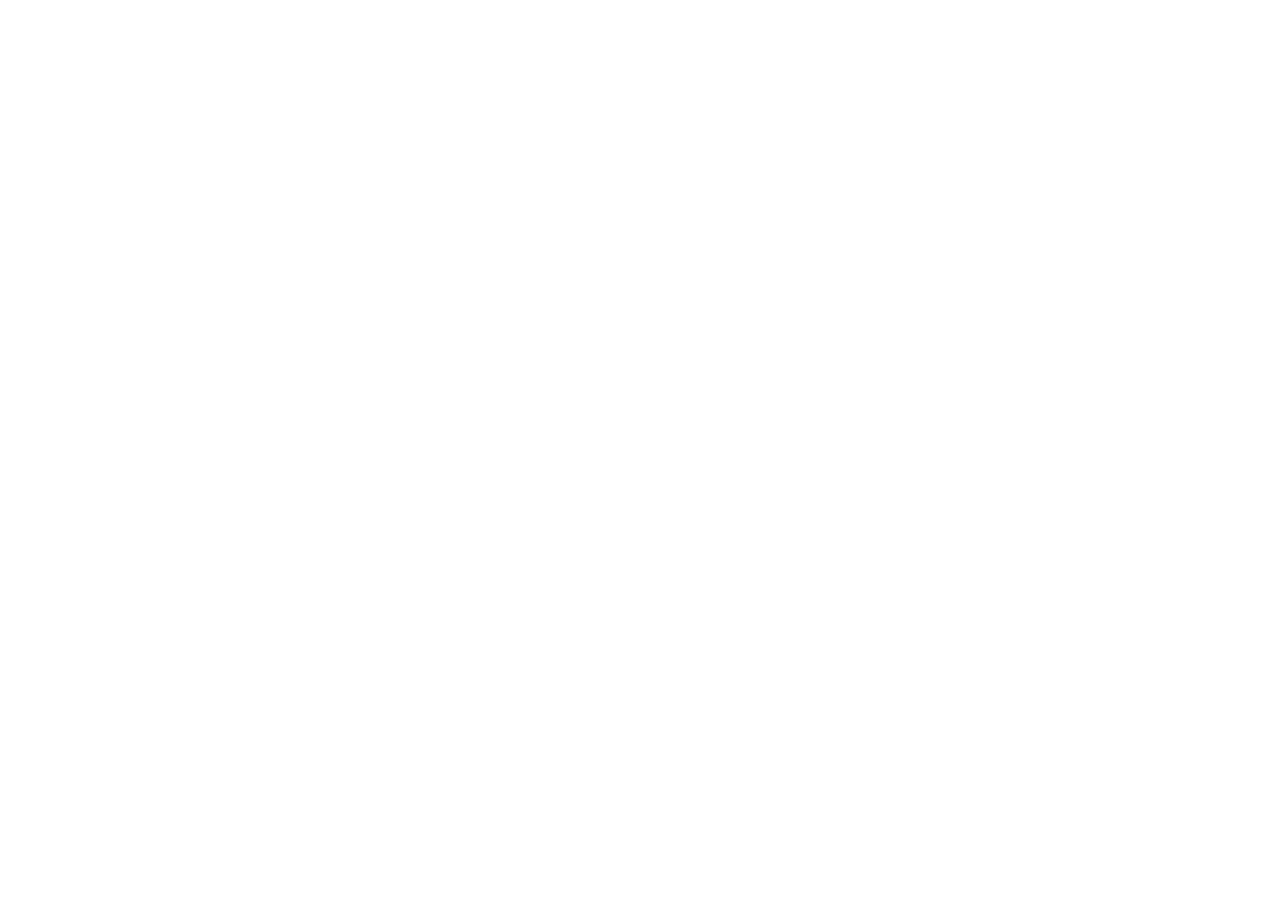
==== index.html @ c91f4f5e "global style added" ====
<!DOCTYPE html>
<html lang="en">
  <head>
    <meta charset="UTF-8" />
    <meta name="viewport" content="width=device-width, initial-scale=1.0" />
    <title>Pixer</title>
    <!-- NORMALIZE CSS  -->
    <link rel="stylesheet" href="./css/normalize.css" />
    <!-- STYLE CSS  -->
    <link rel="stylesheet" href="./css/style.css" />
  </head>
  <body>
    <!-- HEADER START -->
    <header class="header"></header>
    <!-- HEADER END -->

    <!-- MAIN START  -->
    <main class="main"></main>
    <!-- MAIN END  -->

    <!-- FOOTER START  -->
    <footer class="footer"></footer>
    <!-- FOOTER END  -->
  </body>
</html>
---- css/style.css ----
/* open-sans-regular - latin */
@font-face {
  font-display: swap; /* Check https://developer.mozilla.org/en-US/docs/Web/CSS/@font-face/font-display for other options. */
  font-family: "Open Sans";
  font-style: normal;
  font-weight: 400;
  src: url("../fonts/open-sans-v40-latin-regular.woff2") format("woff2"); /* Chrome 36+, Opera 23+, Firefox 39+, Safari 12+, iOS 10+ */
}
/* open-sans-700 - latin */
@font-face {
  font-display: swap; /* Check https://developer.mozilla.org/en-US/docs/Web/CSS/@font-face/font-display for other options. */
  font-family: "Open Sans";
  font-style: normal;
  font-weight: 700;
  src: url("../fonts/open-sans-v40-latin-700.woff2") format("woff2"); /* Chrome 36+, Opera 23+, Firefox 39+, Safari 12+, iOS 10+ */
}

* {
  margin: 0;
  padding: 0;
  box-sizing: border-box;
}

html {
  height: 100%;
  scroll-behavior: smooth;
}

ul,
ol {
  list-style: none;
}

a {
  display: inline-block;
  text-decoration: none;
}

img {
  object-fit: cover;
  display: flex;
}

body {
  height: 100%;
  display: flex;
  flex-direction: column;
  font-family: "Open Sans ", sans-serif;
  font-weight: 400;
  line-height: 24px;
  color: #000000;
}

.container {
  width: 100%;
  max-width: 1200px;
  margin-left: auto;
  margin-right: auto;
  padding-left: 50px;
  padding-right: 50px;
}

main {
  flex-grow: 1;
}

h1 {
  margin: 0;
}
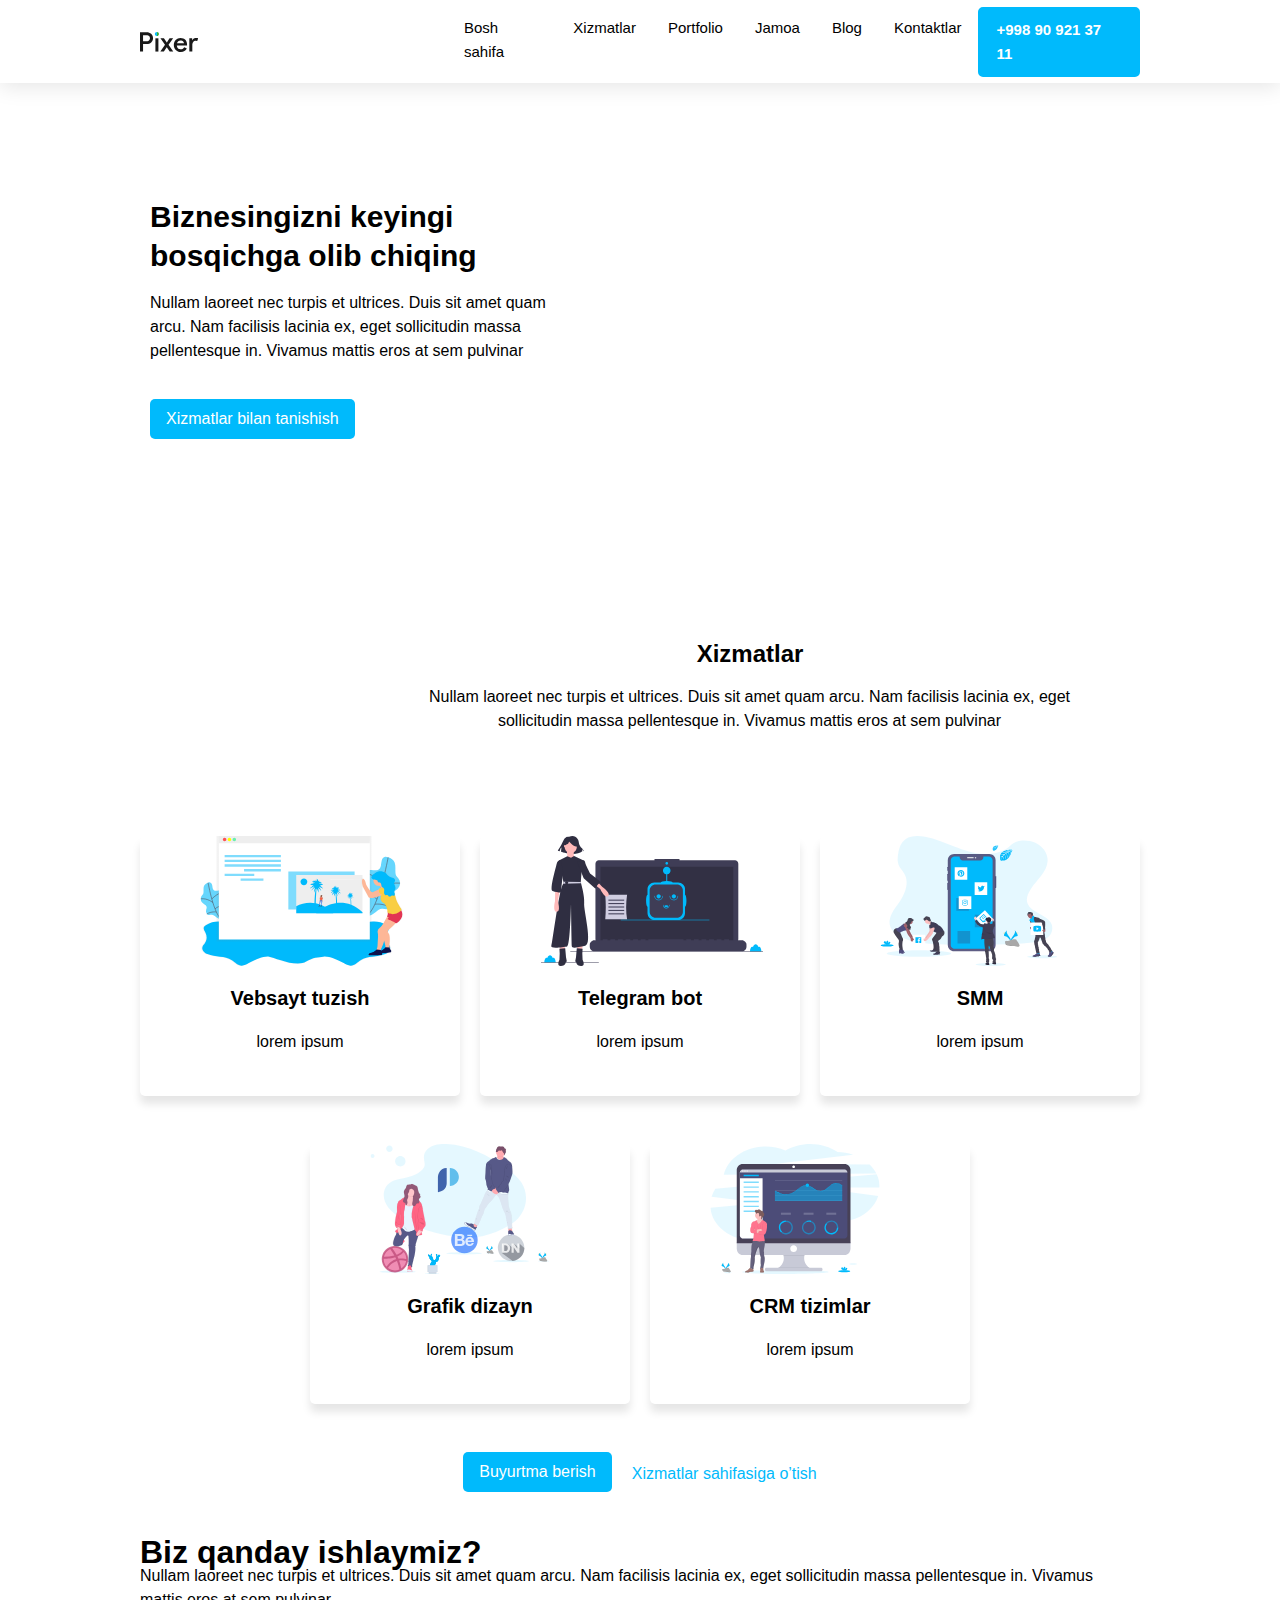
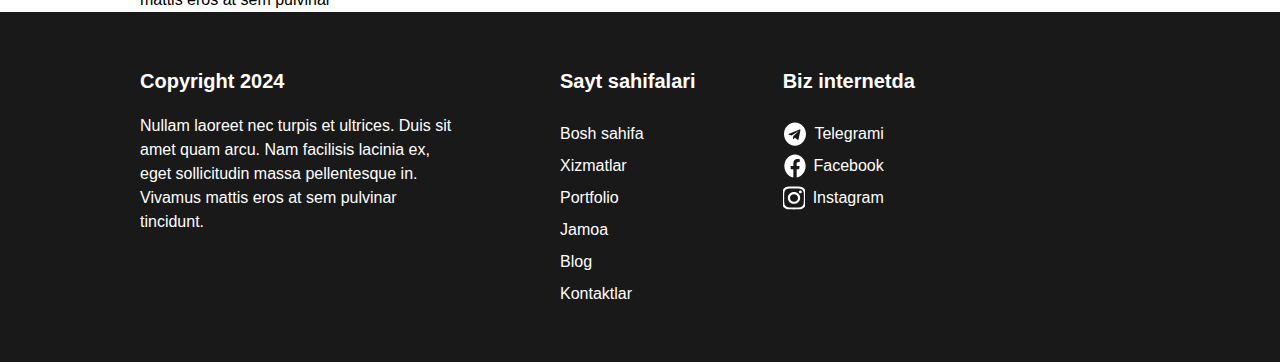
==== commit 8a90b107: "pixer-project" ====
--- a/index.html
+++ b/index.html
@@ -11,15 +11,220 @@
   </head>
   <body>
     <!-- HEADER START -->
-    <header class="header"></header>
+    <header class="header">
+      <div class="header-container container">
+        <!-- LOGO -->
+        <a class="site-logo" href="./index.html">
+          <img
+            class="site-logo-image"
+            src="./img/pixer-logo.svg"
+            alt="Pixer web site logo"
+            width="58"
+            height="20"
+          />
+        </a>
+        <!-- NAV  -->
+        <div class="sitenav">
+          <ul class="sitenav-list">
+            <li class="sitenav-item">
+              <a class="sitenav-link" href="./index.html"> Bosh sahifa </a>
+            </li>
+            <li class="sitenav-item">
+              <a class="sitenav-link" href="./pages/services.html">
+                Xizmatlar
+              </a>
+            </li>
+            <li class="sitenav-item">
+              <a class="sitenav-link" href="#"> Portfolio </a>
+            </li>
+            <li class="sitenav-item">
+              <a class="sitenav-link" href="#"> Jamoa </a>
+            </li>
+            <li class="sitenav-item">
+              <a class="sitenav-link" href="#"> Blog </a>
+            </li>
+            <li class="sitenav-item">
+              <a class="sitenav-link" href="#"> Kontaktlar </a>
+            </li>
+          </ul>
+        </div>
+
+        <!-- HEADER BTN  -->
+        <a class="btn header-btn" href="tel:+998909213711">+998 90 921 37 11</a>
+      </div>
+    </header>
     <!-- HEADER END -->
 
     <!-- MAIN START  -->
-    <main class="main"></main>
+    <main class="main">
+      <section class="hero">
+        <div class="hero-container container">
+          <div class="hero-content">
+            <h1 class="hero-title">
+              Biznesingizni keyingi bosqichga olib chiqing
+            </h1>
+            <p class="hero-description">
+              Nullam laoreet nec turpis et ultrices. Duis sit amet quam arcu.
+              Nam facilisis lacinia ex, eget sollicitudin massa pellentesque in.
+              Vivamus mattis eros at sem pulvinar
+            </p>
+            <a class="hero-btn" href="#">Xizmatlar bilan tanishish</a>
+          </div>
+          <iframe
+            class="youtube-ifream-video"
+            width="458"
+            height="258"
+            src="https://www.youtube.com/embed/6_pru8U2RmM?si=wBI3kNDWB7OqTH_i"
+            title="YouTube video player"
+            frameborder="0"
+            allow="accelerometer; autoplay; clipboard-write; encrypted-media; gyroscope; picture-in-picture; web-share"
+            allowfullscreen
+          ></iframe>
+        </div>
+      </section>
+      <!-- SERVICE  -->
+      <section class="service">
+        <div class="service-container container">
+          <h2 class="service-title">Xizmatlar</h2>
+          <p class="service-description">
+            Nullam laoreet nec turpis et ultrices. Duis sit amet quam arcu. Nam
+            facilisis lacinia ex, eget sollicitudin massa pellentesque in.
+            Vivamus mattis eros at sem pulvinar
+          </p>
+        </div>
+      </section>
+      <!-- BLOCK  -->
+      <section class="block">
+        <div class="block-container container">
+          <!-- 1 -->
+          <div class="block-item">
+            <img class="block-img" src="./img/1.svg" alt="Vebsayt tuzish" />
+            <h1 class="block-item-title">Vebsayt tuzish</h1>
+            <p class="block-description">lorem ipsum</p>
+          </div>
+          <!-- 2 -->
+          <div class="block-item">
+            <img class="block-img" src="./img/2.svg" alt="Vebsayt tuzish" />
+            <h1 class="block-item-title">Telegram bot</h1>
+            <p class="block-description">lorem ipsum</p>
+          </div>
+          <!-- 3 -->
+          <div class="block-item">
+            <img class="block-img" src="./img/3.svg" alt="Vebsayt tuzish" />
+            <h1 class="block-item-title">SMM</h1>
+            <p class="block-description">lorem ipsum</p>
+          </div>
+        </div>
+      </section>
+      <!-- BLOCKY -->
+      <section class="blocky">
+        <div class="blocky-container container">
+          <!-- 4 -->
+          <div class="blocky-item">
+            <img class="blocky-img" src="./img/4.svg" alt="Vebsayt tuzish" />
+            <h1 class="blocky-item-title">Grafik dizayn</h1>
+            <p class="blocky-description">lorem ipsum</p>
+          </div>
+          <!-- 5 -->
+          <div class="blocky-item">
+            <img class="blocky-img" src="./img/5.svg" alt="Vebsayt tuzish" />
+            <h1 class="blocky-item-title">CRM tizimlar</h1>
+            <p class="blocky-description">lorem ipsum</p>
+          </div>
+        </div>
+      </section>
+      <!-- BUTTON  -->
+      <section class="button">
+        <div class="button-container container">
+          <div class="button-input">
+            <a class="button-input-link" href="">Buyurtma berish</a>
+          </div>
+          <div class="button-link">
+            <a class="button-link-item" href="./pages/services.html"
+              >Xizmatlar sahifasiga o’tish</a
+            >
+          </div>
+        </div>
+      </section>
+      <!-- WRAPPER  -->
+      <section class="wrapper">
+        <div class="wrapper-container container">
+          <div class="wrapper-title">
+            <h1>Biz qanday ishlaymiz?</h1>
+            <p class="wrapper-description">
+              Nullam laoreet nec turpis et ultrices. Duis sit amet quam arcu.
+              Nam facilisis lacinia ex, eget sollicitudin massa pellentesque in.
+              Vivamus mattis eros at sem pulvinar
+            </p>
+          </div>
+        </div>
+      </section>
+    </main>
     <!-- MAIN END  -->
 
     <!-- FOOTER START  -->
-    <footer class="footer"></footer>
+    <footer class="footer">
+      <div class="footer-container container">
+        <div class="footer-info">
+          <h5 class="footer-title">Copyright 2024</h5>
+          <p class="footer-description">
+            Nullam laoreet nec turpis et ultrices. Duis sit amet quam arcu. Nam
+            facilisis lacinia ex, eget sollicitudin massa pellentesque in.
+            Vivamus mattis eros at sem pulvinar tincidunt.
+          </p>
+        </div>
+
+        <div class="footer-nav">
+          <h5 class="footer-nav-title">Sayt sahifalari</h5>
+          <ul class="footer-nav-list">
+            <li class="footer-nav-item">
+              <a class="footer-nav-link" href="./index.html">Bosh sahifa</a>
+            </li>
+            <li class="footer-nav-item">
+              <a class="footer-nav-link" href="./pages/services.html"
+                >Xizmatlar</a
+              >
+            </li>
+            <li class="footer-nav-item">
+              <a class="footer-nav-link" href="">Portfolio</a>
+            </li>
+            <li class="footer-nav-item">
+              <a class="footer-nav-link" href="">Jamoa</a>
+            </li>
+            <li class="footer-nav-item">
+              <a class="footer-nav-link" href="">Blog</a>
+            </li>
+            <li class="footer-nav-item">
+              <a class="footer-nav-link" href="">Kontaktlar</a>
+            </li>
+          </ul>
+        </div>
+
+        <div class="footer-social">
+          <h5 class="footer-social-title">Biz internetda</h5>
+          <ul class="footer-social-list">
+            <li class="footer-social-item">
+              <a href="" class="footer-social-link">
+                <span class="footer-social-link-text">Telegrami</span>
+                <img src="./img/telegram.svg" alt="" class="footer-social-img"
+              /></a>
+            </li>
+            <li class="footer-social-item">
+              <a href="" class="footer-social-link">
+                <span class="footer-social-link-text">Facebook</span>
+                <img src="./img/facebook.svg" alt="" class="footer-social-img"
+              /></a>
+            </li>
+            <li class="footer-social-item">
+              <a href="" class="footer-social-link">
+                <span class="footer-social-link-text">Instagram</span>
+                <img src="./img/instagram.svg" alt="" class="footer-social-img"
+              /></a>
+            </li>
+          </ul>
+        </div>
+      </div>
+    </footer>
     <!-- FOOTER END  -->
   </body>
 </html>
--- a/css/style.css
+++ b/css/style.css
@@ -21,6 +21,11 @@
   box-sizing: border-box;
 }
 
+*:focus {
+  outline: 2px dashed #00bafc;
+  outline-offset: 4px;
+}
+
 html {
   height: 100%;
   scroll-behavior: smooth;
@@ -51,9 +56,25 @@
   color: #000000;
 }
 
+.btn {
+  padding: 8px 16px;
+  border-radius: 5px;
+  background-color: #00bafc;
+  color: #ffffff;
+  font-size: 16px;
+  border: 3px solid #00bafc;
+  &:hover {
+    background-color: #ffffff;
+    color: #00bafc;
+  }
+  &:active {
+    background-color: rgba(0, 186, 252, 0.6);
+  }
+}
+
 .container {
   width: 100%;
-  max-width: 1200px;
+  max-width: 1100px;
   margin-left: auto;
   margin-right: auto;
   padding-left: 50px;
@@ -67,3 +88,297 @@
 h1 {
   margin: 0;
 }
+
+.youtube-ifream-video {
+  border-radius: 5px;
+  margin-left: 172px;
+}
+/* HEADER START */
+
+.header {
+  box-shadow: 0px 4px 20px 0px #0000001a;
+}
+.header-container {
+  display: flex;
+  align-items: center;
+}
+.container {
+}
+.site-logo {
+  display: block;
+  margin: auto;
+}
+.site-logo-image {
+  margin-right: 250px;
+}
+.sitenav {
+}
+.sitenav-list {
+  display: flex;
+}
+.sitenav-item {
+}
+.sitenav-link {
+  font-size: 15px;
+  line-height: 24px;
+  color: #000000;
+  padding: 16px;
+  border-bottom: 3px solid transparent;
+  &:hover {
+    border-bottom-color: #191919;
+  }
+  &:active {
+    background-color: rgba(25, 25, 25, 0.7);
+    border-bottom-color: transparent;
+    color: #ffffff;
+  }
+  &:focus {
+    outline-offset: 0px;
+  }
+}
+.header-btn {
+  font-weight: 700;
+  font-size: 15px;
+}
+
+/* HEADER END */
+
+/* MAIN START  */
+
+.hero {
+  padding: 97px 100px;
+}
+.hero-container {
+  display: flex;
+  align-items: center;
+}
+.container {
+}
+.hero-content {
+  width: 465px;
+  height: 224px;
+}
+.hero-title {
+  font-family: "Open Sans ", sans-serif;
+  font-size: 30px;
+  line-height: 39px;
+  margin-bottom: 16px;
+}
+.hero-description {
+  font-weight: 400;
+  line-height: 24px;
+  margin-bottom: 36px;
+}
+.hero-btn {
+  padding: 8px 16px;
+  background-color: #00bafc;
+  gap: 16px;
+  border-radius: 5px;
+  color: #ffffff;
+  &:hover {
+    background-color: rgba(0, 186, 252, 0.8);
+  }
+  &:active {
+    background-color: rgba(0, 186, 252, 0.6);
+  }
+}
+
+/* SERVICE  */
+
+.service-container {
+  margin: 103px 200px;
+}
+.container {
+}
+.service-title {
+  text-align: center;
+  margin-bottom: 16px;
+  font-size: 24px;
+  line-height: 31px;
+}
+.service-description {
+  width: 719px;
+  margin-left: 140px;
+  text-align: center;
+  font-weight: 400px;
+  line-height: 24px;
+}
+
+/* BLOCK  */
+
+.block {
+}
+.block-container {
+  display: flex;
+  justify-content: space-between;
+}
+.container {
+}
+.block-item {
+  background-color: #ffffff;
+  width: 320px;
+  height: 260px;
+  box-shadow: 0px 8px 8px 0px #0000001a;
+  text-align: center;
+  border-radius: 5px;
+}
+.block-img {
+  padding-left: 60px;
+  padding-bottom: 20px;
+}
+.block-item-title {
+  margin-bottom: 20px;
+  font-size: 20px;
+}
+.block-description {
+}
+
+/* BLOCK */
+
+.blocky {
+}
+.blocky-container {
+  display: flex;
+  margin-top: 48px;
+  padding-left: 200px;
+}
+.container {
+}
+.blocky-item {
+  background-color: #ffffff;
+  width: 320px;
+  height: 260px;
+  box-shadow: 0px 8px 8px 0px #0000001a;
+  text-align: center;
+  border-radius: 5px;
+  margin-left: 20px;
+}
+.blocky-img {
+  padding-left: 60px;
+  padding-bottom: 20px;
+}
+.blocky-item-title {
+  margin-bottom: 20px;
+  font-size: 20px;
+}
+.blocky-description {
+}
+
+/* BUTTON  */
+
+.button {
+}
+.button-container {
+  display: flex;
+  justify-content: center;
+  padding: 48px 64px;
+}
+.container {
+}
+.button-input {
+  background-color: #00bafc;
+  border-radius: 5px;
+  padding: 8px 16px;
+  &:hover {
+    background-color: rgba(0, 186, 252, 0.8);
+  }
+  &:active {
+    background-color: rgba(0, 186, 252, 0.6);
+  }
+}
+.button-input-link {
+  color: #ffffff;
+}
+.button-link {
+  padding: 10px 0 0 20px;
+}
+
+.button-link-item {
+  color: #00bafc;
+}
+
+/* MAIN END  */
+
+/* FOOTER START  */
+
+.footer {
+  padding-top: 56px;
+  padding-bottom: 56px;
+  background-color: #191919;
+  color: #ffffff;
+}
+.footer-container {
+  display: flex;
+  align-items: flex-start;
+}
+.container {
+}
+.footer-info {
+  margin-right: 100px;
+  width: 320px;
+}
+.footer-title {
+  font-size: 20px;
+  line-height: 26px;
+}
+.footer-description {
+  padding-top: 20px;
+}
+.footer-nav {
+  margin-right: 87px;
+}
+.footer-nav-title {
+  font-size: 20px;
+  line-height: 26px;
+}
+.footer-nav-list {
+  padding-top: 20px;
+}
+.footer-nav-item {
+}
+.footer-nav-link {
+  color: #ffffff;
+  padding-top: 8px;
+  &:hover {
+    color: #00bafc;
+  }
+  &:active {
+    color: #00bafc;
+    opacity: 0.6;
+  }
+}
+.footer-social {
+}
+.footer-social-title {
+  font-size: 20px;
+  line-height: 26px;
+}
+.footer-social-list {
+  padding-top: 20px;
+}
+.footer-social-item {
+}
+.footer-social-link {
+  display: flex;
+  flex-direction: row-reverse;
+  padding-top: 8px;
+  gap: 8px;
+  padding-right: 35px;
+  &:active {
+    opacity: 0.6;
+  }
+}
+.footer-social-link-text {
+  color: #ffffff;
+  &:hover {
+    color: #00bafc;
+  }
+  &:active {
+    color: #00bafc;
+    opacity: 0.6;
+  }
+}
+.footer-social-img {
+}
+
+/* FOOTER END  */
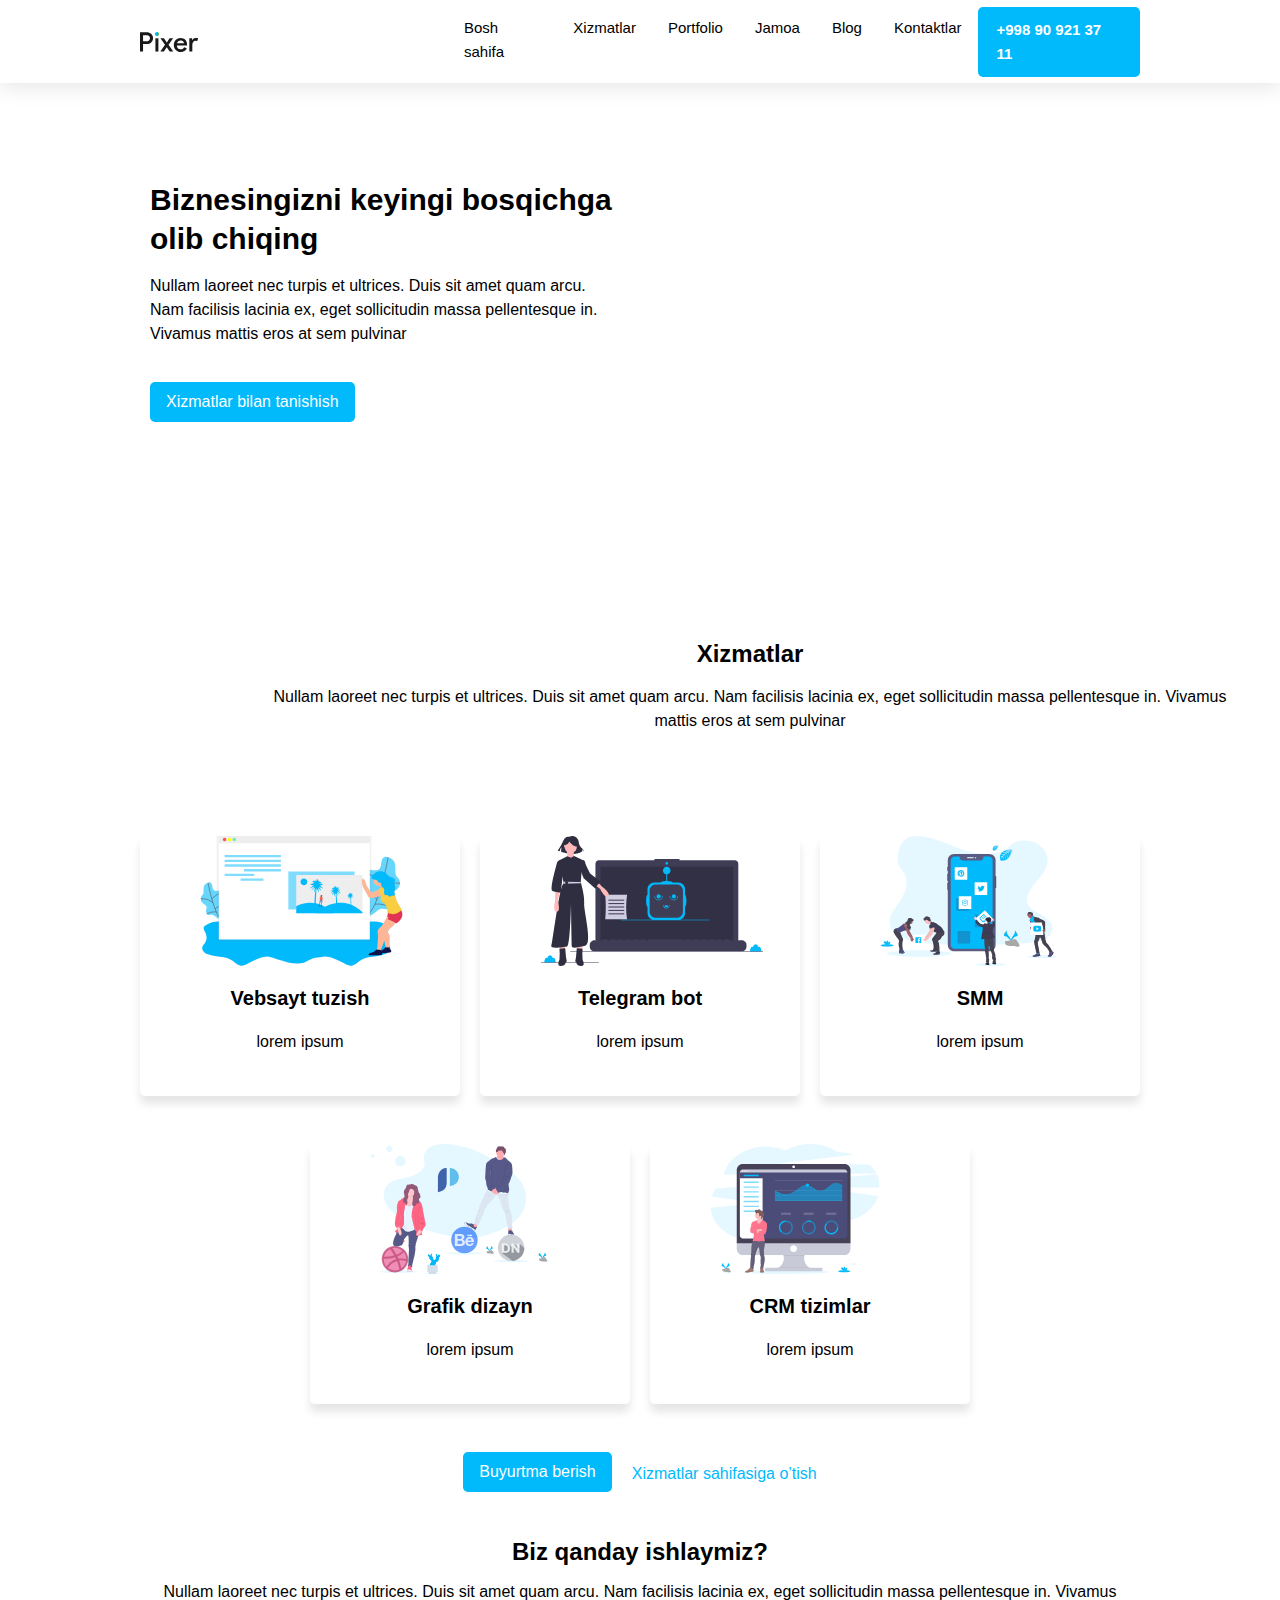
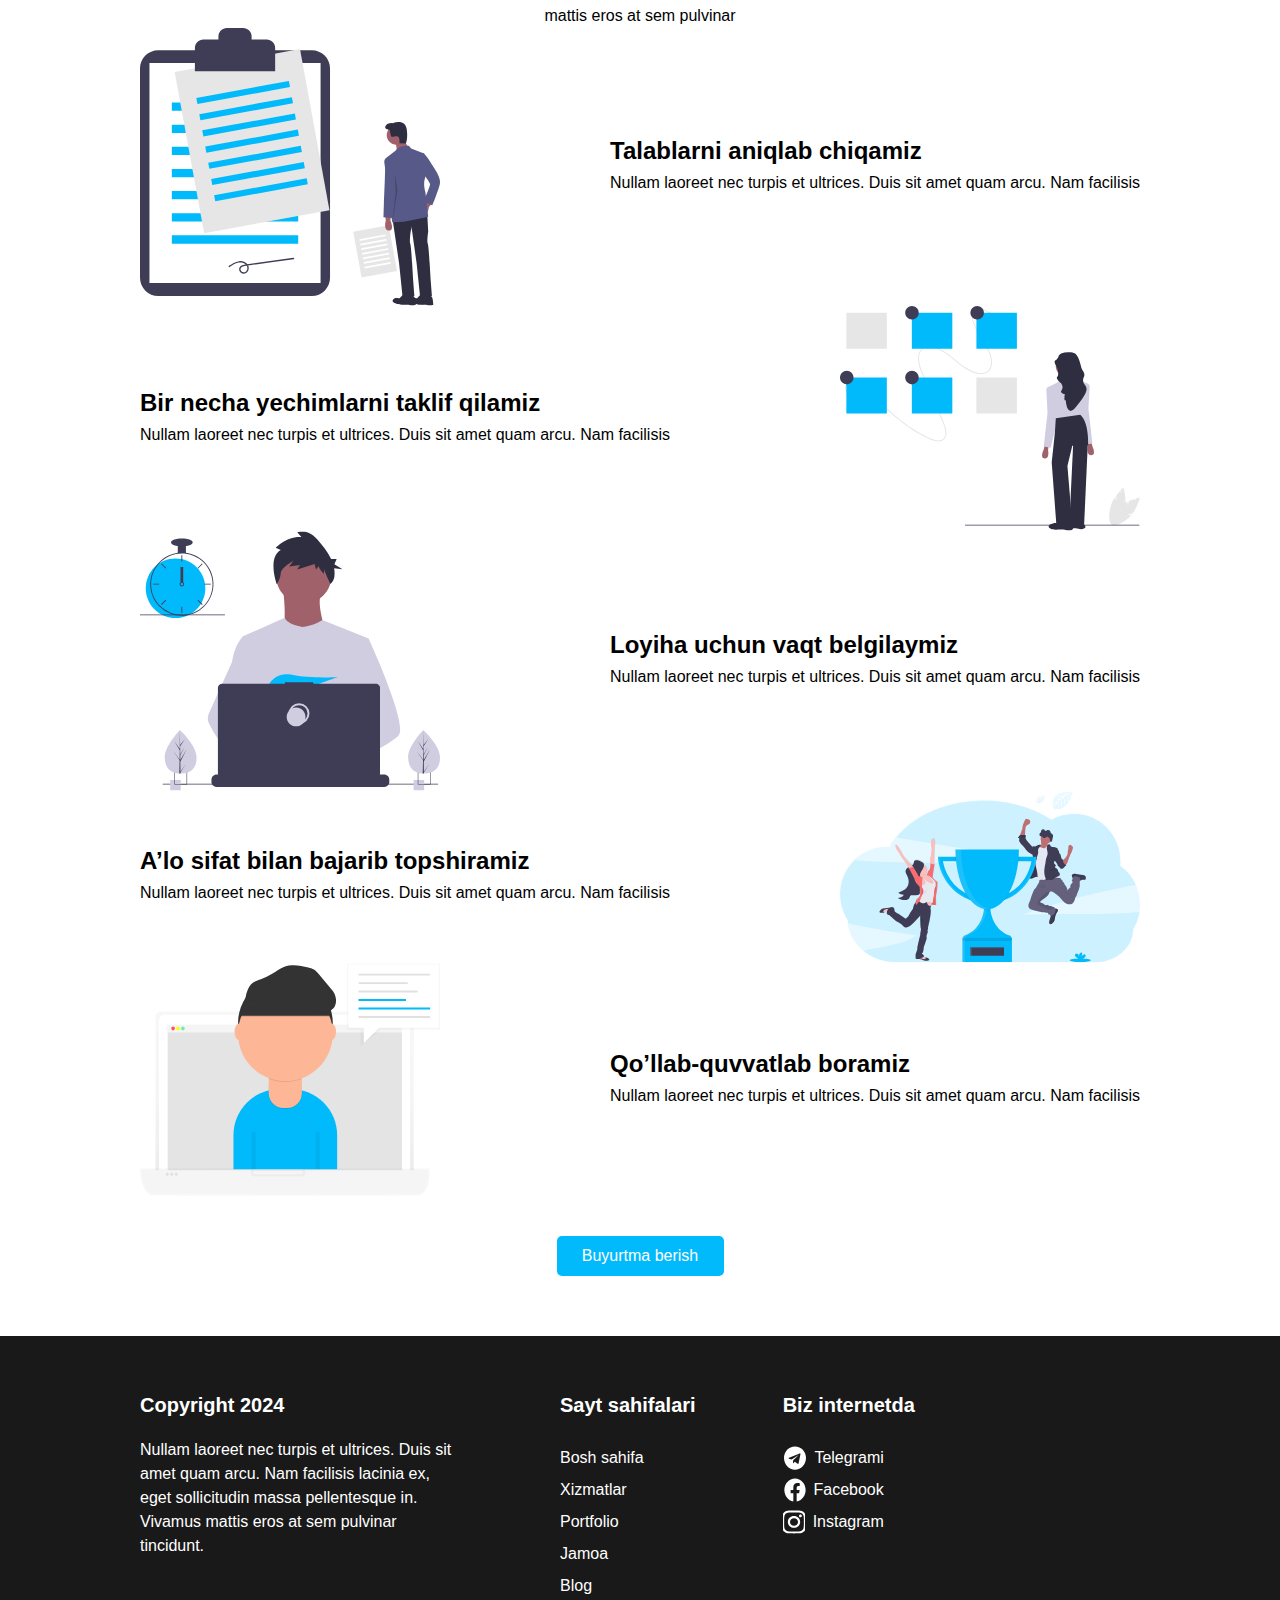
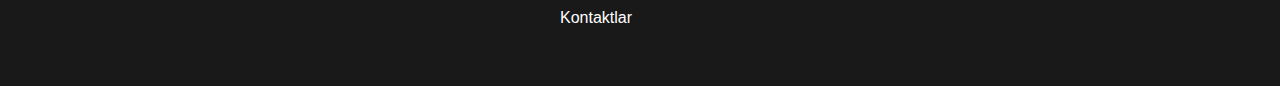
==== commit 9f0a7812: "pixer-project" ====
--- a/index.html
+++ b/index.html
@@ -33,6 +33,7 @@
               <a class="sitenav-link" href="./pages/services.html">
                 Xizmatlar
               </a>
+           
             </li>
             <li class="sitenav-item">
               <a class="sitenav-link" href="#"> Portfolio </a>
@@ -150,13 +151,110 @@
       <section class="wrapper">
         <div class="wrapper-container container">
           <div class="wrapper-title">
-            <h1>Biz qanday ishlaymiz?</h1>
+            <h2>Biz qanday ishlaymiz?</h2>
             <p class="wrapper-description">
               Nullam laoreet nec turpis et ultrices. Duis sit amet quam arcu.
               Nam facilisis lacinia ex, eget sollicitudin massa pellentesque in.
               Vivamus mattis eros at sem pulvinar
             </p>
           </div>
+        </div>
+      </section>
+      <section class="info">
+        <div class="info-container container">
+          <!-- 1 -->
+
+          <div class="info-items">
+            <div class="info-img">
+              <img src="./img/6.svg" alt="" class="info-image" />
+            </div>
+            <div class="info-text">
+              <h2 class="info-title">Talablarni aniqlab chiqamiz</h2>
+              <p class="info-description">
+                Nullam laoreet nec turpis et ultrices. Duis sit amet quam arcu.
+                Nam facilisis
+              </p>
+            </div>
+          </div>
+          <!-- 2 -->
+
+          <div class="info-items">
+            <div class="info-text">
+              <h2 class="info-title">Bir necha yechimlarni taklif qilamiz</h2>
+              <p class="info-description">
+                Nullam laoreet nec turpis et ultrices. Duis sit amet quam arcu.
+                Nam facilisis
+              </p>
+            </div>
+            <div class="info-img">
+              <img src="./img/7.svg" alt="" class="info-image" />
+            </div>
+          </div>
+          <!-- 3 -->
+
+          <div class="info-items">
+            <div class="info-img">
+              <img
+                src="./img/step-illustration.svg"
+                alt=""
+                class="info-image"
+              />
+            </div>
+            <div class="info-text">
+              <h2 class="info-title">Loyiha uchun vaqt belgilaymiz</h2>
+              <p class="info-description">
+                Nullam laoreet nec turpis et ultrices. Duis sit amet quam arcu.
+                Nam facilisis
+              </p>
+            </div>
+          </div>
+          <!-- 4 -->
+
+          <div class="info-items">
+            <div class="info-text">
+              <h2 class="info-title">A’lo sifat bilan bajarib topshiramiz</h2>
+              <p class="info-description">
+                Nullam laoreet nec turpis et ultrices. Duis sit amet quam arcu.
+                Nam facilisis
+              </p>
+            </div>
+            <div class="info-img">
+              <img
+                src="./img/step-illustration (1).svg"
+                alt=""
+                class="info-image"
+              />
+            </div>
+          </div>
+          <!-- 5 -->
+
+          <div class="info-items">
+            <div class="info-img">
+              <img
+                src="./img/step-illustration (2).svg"
+                alt=""
+                class="info-image"
+              />
+            </div>
+            <div class="info-text">
+              <h2 class="info-title">Qo’llab-quvvatlab boramiz</h2>
+              <p class="info-description">
+                Nullam laoreet nec turpis et ultrices. Duis sit amet quam arcu.
+                Nam facilisis
+              </p>
+            </div>
+          </div>
+        </div>
+      </section>
+      <!-- BTN  -->
+
+      <section class="input">
+        <div class="input-container container">
+          <center>
+            <div class="input-list">
+              <a class="input-btn" href="">Buyurtma berish</a>
+            </div>
+          </center>
         </div>
       </section>
     </main>
--- a/css/style.css
+++ b/css/style.css
@@ -91,7 +91,8 @@
 
 .youtube-ifream-video {
   border-radius: 5px;
-  margin-left: 172px;
+  /* margin-left: 172px;
+  justify-content: space-between; */
 }
 /* HEADER START */
 
@@ -117,6 +118,8 @@
   display: flex;
 }
 .sitenav-item {
+  font-family: "Open Sans" sans-serif;
+  position: relative;
 }
 .sitenav-link {
   font-size: 15px;
@@ -141,6 +144,26 @@
   font-size: 15px;
 }
 
+.sitenav-list-inner {
+  background-color: #ffffff;
+  position: absolute;
+}
+.sitenav-item-inner {
+  background-color: #ffffff;
+  position: absolute;
+  width: 124px;
+}
+.sitenav-link-inner {
+  display: inline-block;
+  width: 100%;
+  padding-top: 8px;
+  padding-bottom: 8px;
+  padding-left: 16px;
+  &:hover {
+    background-color: #00bafc;
+  }
+}
+
 /* HEADER END */
 
 /* MAIN START  */
@@ -150,7 +173,8 @@
 }
 .hero-container {
   display: flex;
-  align-items: center;
+  /* align-items: center; */
+  justify-content: space-between;
 }
 .container {
 }
@@ -197,8 +221,8 @@
   line-height: 31px;
 }
 .service-description {
-  width: 719px;
-  margin-left: 140px;
+  /* width: 719px; */
+  /* margin-left: 140px; */
   text-align: center;
   font-weight: 400px;
   line-height: 24px;
@@ -297,6 +321,126 @@
   color: #00bafc;
 }
 
+/* WRAPPER  */
+
+.wrapper {
+}
+.wrapper-container {
+}
+.container {
+}
+.wrapper-title {
+  /* position: relative;
+  left: 100px; */
+  text-align: center;
+}
+.wrapper-description {
+  margin-top: 16px;
+  /* width: 719px; */
+}
+
+/* INFO  */
+
+.info {
+}
+.info-container {
+}
+.container {
+}
+.info-img {
+}
+.info-image {
+}
+.info-text {
+}
+.info-title {
+  margin-bottom: 8px;
+}
+.info-description {
+}
+
+.info-items {
+  display: flex;
+  justify-content: space-between;
+  align-items: center;
+}
+
+.input-btn {
+  margin-top: 40px;
+  padding: 8px 16px;
+  width: 167px;
+  border-radius: 5px;
+  color: #ffffff;
+  background-color: #00bafc;
+
+  &:hover {
+    background-color: rgba(0, 186, 252, 0.8);
+  }
+  &:active {
+    background-color: rgba(0, 186, 252, 0.6);
+  }
+  margin-bottom: 60px;
+}
+
+/* Next --> site  */
+
+/* Servicetext  */
+
+.servicetext {
+}
+.servicetext-container {
+  padding-top: 72px;
+  padding-bottom: 72px;
+  text-align: center;
+  width: 800px;
+}
+.container {
+}
+.servicetext-title {
+  font-size: 40px;
+  line-height: 52px;
+  margin-bottom: 16px;
+}
+.servicetext-description {
+  line-height: 24px;
+  font-weight: 400;
+  font-family: "Open Sans" sans-serif;
+}
+
+/* Next */
+
+.next {
+  background-color: #f4f4f4;
+}
+.next-container {
+  margin-top: 100px;
+  width: 804px;
+  height: auto;
+  box-shadow: 0px 4px 20px 0px #0000001a;
+  display: flex;
+  background-color: #ffffff;
+  justify-content: space-between;
+  flex-direction: column;
+}
+.one {
+  display: flex;
+  gap: 40px;
+}
+.container {
+}
+.next-img {
+}
+.next-block {
+}
+.next-items {
+}
+.next-title {
+}
+.next-description {
+}
+.next-btn {
+}
+
 /* MAIN END  */
 
 /* FOOTER START  */
